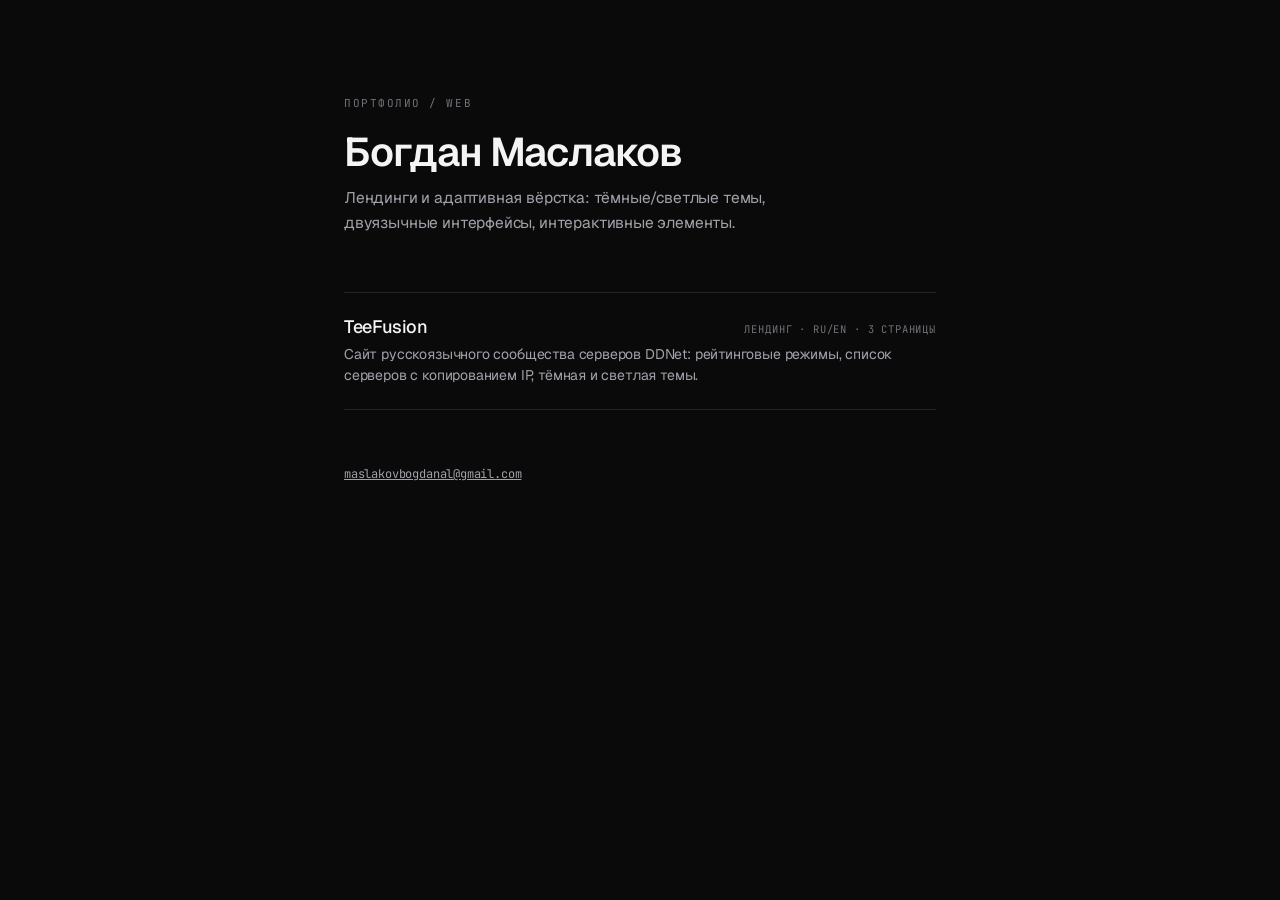
==== index.html @ 9447c4e4 "Portfolio repo: TeeFusion site Co-Authored-By: Claude Fable 5 <noreply@anthropic.com>" ====
<!DOCTYPE html>
<html lang="ru">
  <head>
    <meta charset="UTF-8" />
    <meta name="viewport" content="width=device-width, initial-scale=1.0" />
    <title>Богдан Маслаков — веб-дизайн и вёрстка</title>
    <meta name="description" content="Портфолио: лендинги, адаптивная вёрстка, интерактивные элементы." />
    <link rel="preconnect" href="https://fonts.googleapis.com" />
    <link rel="preconnect" href="https://fonts.gstatic.com" crossorigin />
    <link
      href="https://fonts.googleapis.com/css2?family=Geist:wght@400;500;600&family=JetBrains+Mono:wght@400;500&display=swap"
      rel="stylesheet"
    />
    <style>
      :root {
        --bg: #0a0a0a;
        --text: #f4f4f5;
        --text-2: #a1a1aa;
        --text-3: #71717a;
        --line: rgba(255, 255, 255, 0.1);
      }
      * { box-sizing: border-box; }
      body {
        margin: 0;
        background: var(--bg);
        color: var(--text);
        font-family: 'Geist', 'Inter', system-ui, sans-serif;
        letter-spacing: -0.011em;
        -webkit-font-smoothing: antialiased;
      }
      main {
        max-width: 640px;
        margin: 0 auto;
        padding: 96px 24px 64px;
      }
      .eyebrow {
        font-family: 'JetBrains Mono', monospace;
        font-size: 11px;
        letter-spacing: 0.14em;
        text-transform: uppercase;
        color: var(--text-3);
        margin: 0 0 20px;
      }
      h1 {
        font-size: clamp(28px, 6vw, 40px);
        letter-spacing: -0.03em;
        line-height: 1.1;
        font-weight: 600;
        margin: 0 0 12px;
      }
      .lead {
        color: var(--text-2);
        font-size: 15.5px;
        line-height: 1.6;
        margin: 0 0 56px;
        max-width: 46ch;
      }
      .project {
        display: block;
        padding: 22px 0;
        border-top: 1px solid var(--line);
        text-decoration: none;
        color: inherit;
      }
      .project:last-of-type { border-bottom: 1px solid var(--line); }
      .project h2 {
        font-size: 18px;
        font-weight: 500;
        letter-spacing: -0.02em;
        margin: 0 0 6px;
        display: flex;
        align-items: baseline;
        justify-content: space-between;
        gap: 16px;
      }
      .project h2 .tag {
        font-family: 'JetBrains Mono', monospace;
        font-size: 10.5px;
        letter-spacing: 0.08em;
        text-transform: uppercase;
        color: var(--text-3);
        font-weight: 400;
        white-space: nowrap;
      }
      .project p {
        margin: 0;
        color: var(--text-2);
        font-size: 14px;
        line-height: 1.55;
      }
      .project:hover h2 { text-decoration: underline; text-underline-offset: 4px; }
      .project:focus-visible {
        outline: 2px solid var(--text);
        outline-offset: 4px;
        border-radius: 4px;
      }
      footer {
        margin-top: 56px;
        font-family: 'JetBrains Mono', monospace;
        font-size: 12px;
        color: var(--text-3);
      }
      footer a { color: var(--text-2); }
    </style>
  </head>
  <body>
    <main>
      <p class="eyebrow">портфолио / web</p>
      <h1>Богдан Маслаков</h1>
      <p class="lead">Лендинги и адаптивная вёрстка: тёмные/светлые темы, двуязычные интерфейсы, интерактивные элементы.</p>

      <a class="project" href="./teefusion/">
        <h2>TeeFusion <span class="tag">лендинг · RU/EN · 3 страницы</span></h2>
        <p>Сайт русскоязычного сообщества серверов DDNet: рейтинговые режимы, список серверов с копированием IP, тёмная и светлая темы.</p>
      </a>

      <footer>
        <a href="mailto:maslakovbogdanal@gmail.com">maslakovbogdanal@gmail.com</a>
      </footer>
    </main>
  </body>
</html>
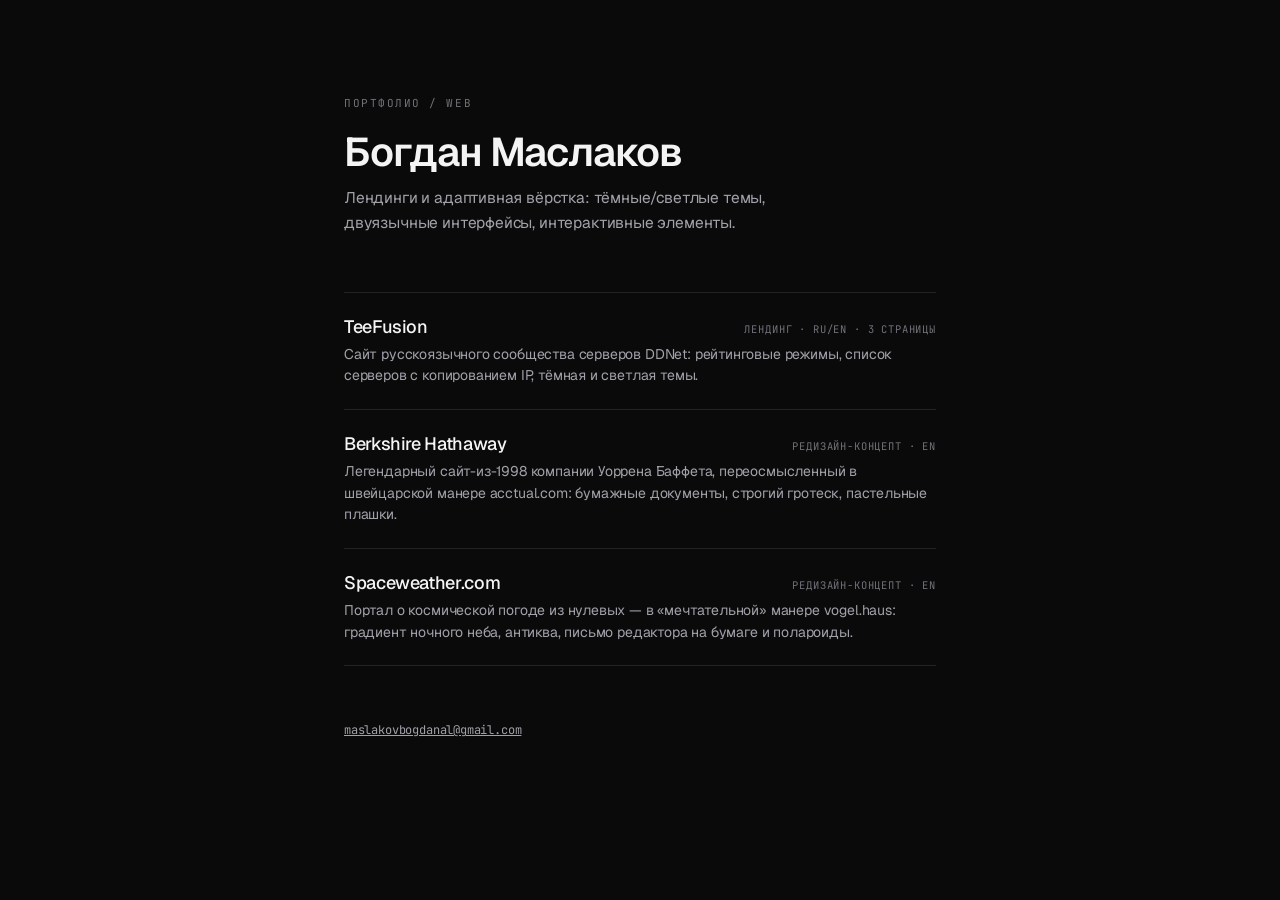
==== commit d20a84ee: "Two redesign concepts: berkshirehathaway.com and spaceweather.com Co-Authored-By: Claude Fable 5 <no" ====
--- a/index.html
+++ b/index.html
@@ -114,6 +114,16 @@
         <p>Сайт русскоязычного сообщества серверов DDNet: рейтинговые режимы, список серверов с копированием IP, тёмная и светлая темы.</p>
       </a>
 
+      <a class="project" href="./berkshire/">
+        <h2>Berkshire Hathaway <span class="tag">редизайн-концепт · EN</span></h2>
+        <p>Легендарный сайт-из-1998 компании Уоррена Баффета, переосмысленный в швейцарской манере acctual.com: бумажные документы, строгий гротеск, пастельные плашки.</p>
+      </a>
+
+      <a class="project" href="./spaceweather/">
+        <h2>Spaceweather.com <span class="tag">редизайн-концепт · EN</span></h2>
+        <p>Портал о космической погоде из нулевых — в «мечтательной» манере vogel.haus: градиент ночного неба, антиква, письмо редактора на бумаге и полароиды.</p>
+      </a>
+
       <footer>
         <a href="mailto:maslakovbogdanal@gmail.com">maslakovbogdanal@gmail.com</a>
       </footer>
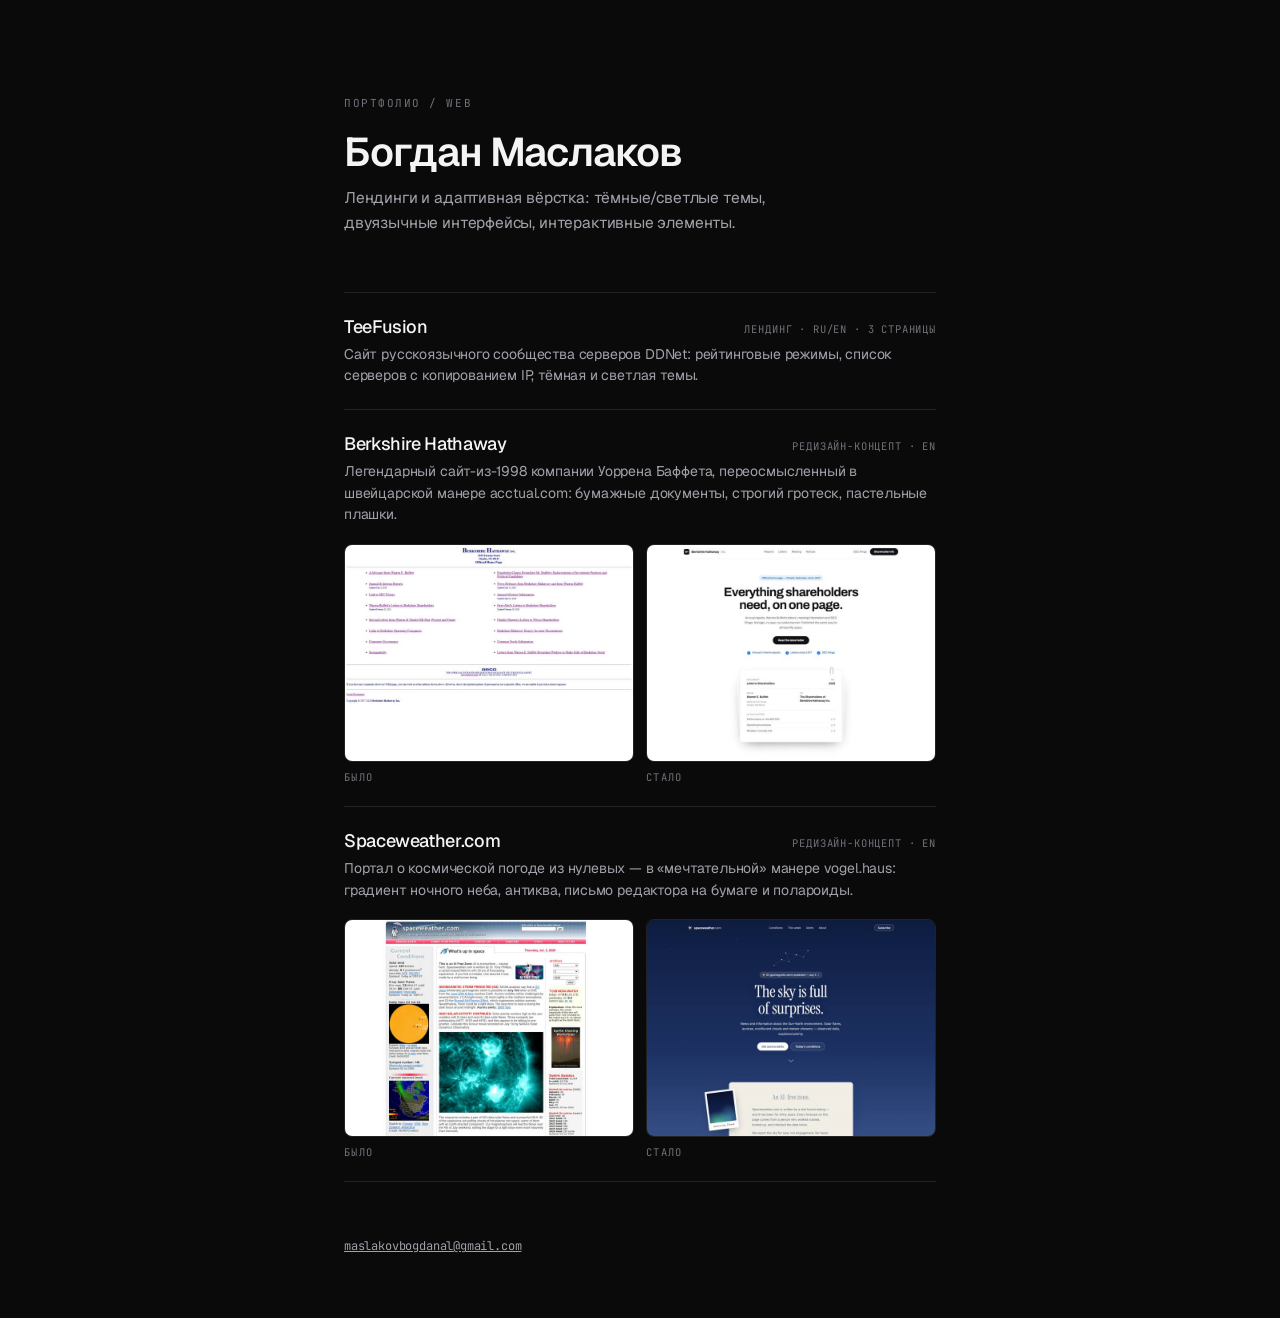
==== commit 0221c47a: "Portfolio index: before/after thumbnails for redesign concepts Co-Authored-By: Claude Fable 5 <norep" ====
--- a/index.html
+++ b/index.html
@@ -94,6 +94,29 @@
         outline-offset: 4px;
         border-radius: 4px;
       }
+      .ba {
+        display: grid;
+        grid-template-columns: 1fr 1fr;
+        gap: 12px;
+        margin-top: 18px;
+      }
+      .ba figure { margin: 0; }
+      .ba img {
+        display: block;
+        width: 100%;
+        height: auto;
+        border-radius: 8px;
+        border: 1px solid var(--line);
+      }
+      .ba figcaption {
+        font-family: 'JetBrains Mono', monospace;
+        font-size: 10.5px;
+        letter-spacing: 0.12em;
+        text-transform: uppercase;
+        color: var(--text-3);
+        margin-top: 8px;
+      }
+      .project:hover .ba img { border-color: rgba(255, 255, 255, 0.25); }
       footer {
         margin-top: 56px;
         font-family: 'JetBrains Mono', monospace;
@@ -117,11 +140,31 @@
       <a class="project" href="./berkshire/">
         <h2>Berkshire Hathaway <span class="tag">редизайн-концепт · EN</span></h2>
         <p>Легендарный сайт-из-1998 компании Уоррена Баффета, переосмысленный в швейцарской манере acctual.com: бумажные документы, строгий гротеск, пастельные плашки.</p>
+        <div class="ba">
+          <figure>
+            <img src="./assets/brk-before.jpg" alt="Оригинал berkshirehathaway.com — список ссылок в Times New Roman" width="720" height="540" />
+            <figcaption>было</figcaption>
+          </figure>
+          <figure>
+            <img src="./assets/brk-after.jpg" alt="Редизайн-концепт в стилистике acctual.com" width="720" height="540" />
+            <figcaption>стало</figcaption>
+          </figure>
+        </div>
       </a>
 
       <a class="project" href="./spaceweather/">
         <h2>Spaceweather.com <span class="tag">редизайн-концепт · EN</span></h2>
         <p>Портал о космической погоде из нулевых — в «мечтательной» манере vogel.haus: градиент ночного неба, антиква, письмо редактора на бумаге и полароиды.</p>
+        <div class="ba">
+          <figure>
+            <img src="./assets/space-before.jpg" alt="Оригинал spaceweather.com — плотный портал нулевых" width="720" height="540" />
+            <figcaption>было</figcaption>
+          </figure>
+          <figure>
+            <img src="./assets/space-after.jpg" alt="Редизайн-концепт в стилистике vogel.haus" width="720" height="540" />
+            <figcaption>стало</figcaption>
+          </figure>
+        </div>
       </a>
 
       <footer>
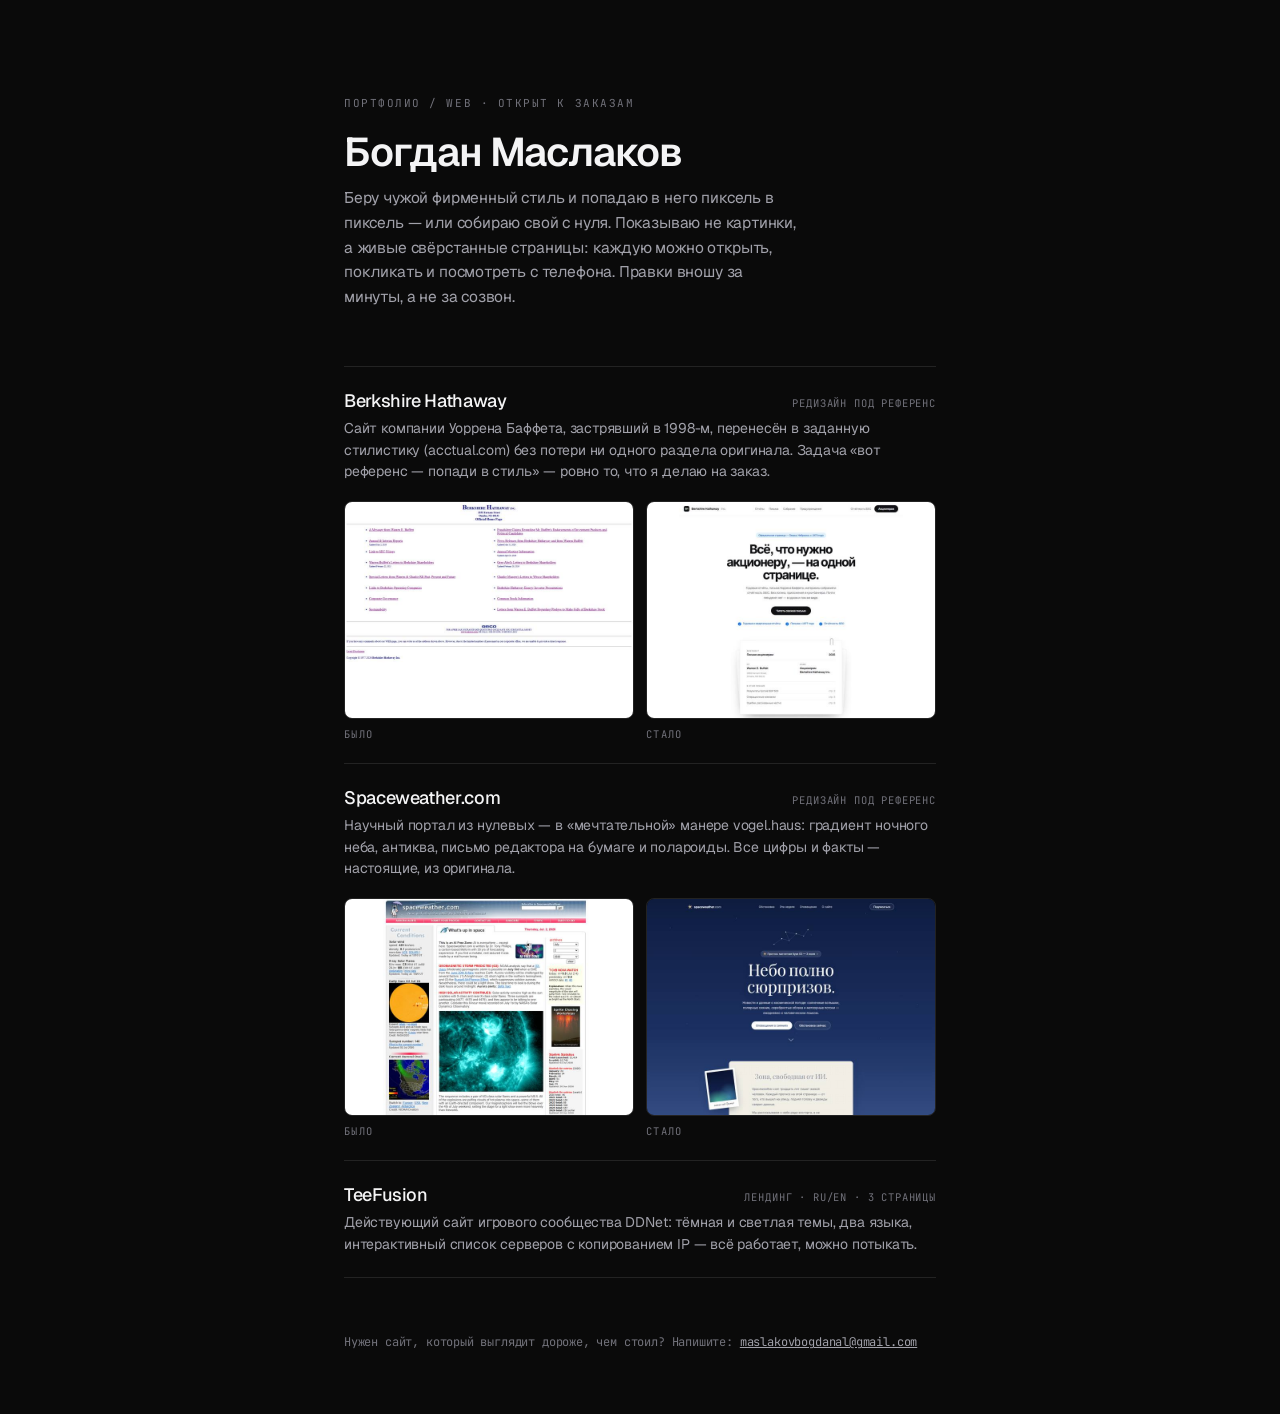
==== commit ea1db53a: "Russian versions of redesign concepts, punchier portfolio copy - berkshire + spaceweather translated" ====
--- a/index.html
+++ b/index.html
@@ -128,18 +128,17 @@
   </head>
   <body>
     <main>
-      <p class="eyebrow">портфолио / web</p>
+      <p class="eyebrow">портфолио / web · открыт к заказам</p>
       <h1>Богдан Маслаков</h1>
-      <p class="lead">Лендинги и адаптивная вёрстка: тёмные/светлые темы, двуязычные интерфейсы, интерактивные элементы.</p>
-
-      <a class="project" href="./teefusion/">
-        <h2>TeeFusion <span class="tag">лендинг · RU/EN · 3 страницы</span></h2>
-        <p>Сайт русскоязычного сообщества серверов DDNet: рейтинговые режимы, список серверов с копированием IP, тёмная и светлая темы.</p>
-      </a>
+      <p class="lead">
+        Беру чужой фирменный стиль и попадаю в него пиксель в пиксель — или собираю свой с нуля.
+        Показываю не картинки, а живые свёрстанные страницы: каждую можно открыть, покликать
+        и посмотреть с телефона. Правки вношу за минуты, а не за созвон.
+      </p>
 
       <a class="project" href="./berkshire/">
-        <h2>Berkshire Hathaway <span class="tag">редизайн-концепт · EN</span></h2>
-        <p>Легендарный сайт-из-1998 компании Уоррена Баффета, переосмысленный в швейцарской манере acctual.com: бумажные документы, строгий гротеск, пастельные плашки.</p>
+        <h2>Berkshire Hathaway <span class="tag">редизайн под референс</span></h2>
+        <p>Сайт компании Уоррена Баффета, застрявший в 1998-м, перенесён в заданную стилистику (acctual.com) без потери ни одного раздела оригинала. Задача «вот референс — попади в стиль» — ровно то, что я делаю на заказ.</p>
         <div class="ba">
           <figure>
             <img src="./assets/brk-before.jpg" alt="Оригинал berkshirehathaway.com — список ссылок в Times New Roman" width="720" height="540" />
@@ -153,8 +152,8 @@
       </a>
 
       <a class="project" href="./spaceweather/">
-        <h2>Spaceweather.com <span class="tag">редизайн-концепт · EN</span></h2>
-        <p>Портал о космической погоде из нулевых — в «мечтательной» манере vogel.haus: градиент ночного неба, антиква, письмо редактора на бумаге и полароиды.</p>
+        <h2>Spaceweather.com <span class="tag">редизайн под референс</span></h2>
+        <p>Научный портал из нулевых — в «мечтательной» манере vogel.haus: градиент ночного неба, антиква, письмо редактора на бумаге и полароиды. Все цифры и факты — настоящие, из оригинала.</p>
         <div class="ba">
           <figure>
             <img src="./assets/space-before.jpg" alt="Оригинал spaceweather.com — плотный портал нулевых" width="720" height="540" />
@@ -167,7 +166,13 @@
         </div>
       </a>
 
+      <a class="project" href="./teefusion/">
+        <h2>TeeFusion <span class="tag">лендинг · RU/EN · 3 страницы</span></h2>
+        <p>Действующий сайт игрового сообщества DDNet: тёмная и светлая темы, два языка, интерактивный список серверов с копированием IP — всё работает, можно потыкать.</p>
+      </a>
+
       <footer>
+        Нужен сайт, который выглядит дороже, чем стоил? Напишите:
         <a href="mailto:maslakovbogdanal@gmail.com">maslakovbogdanal@gmail.com</a>
       </footer>
     </main>
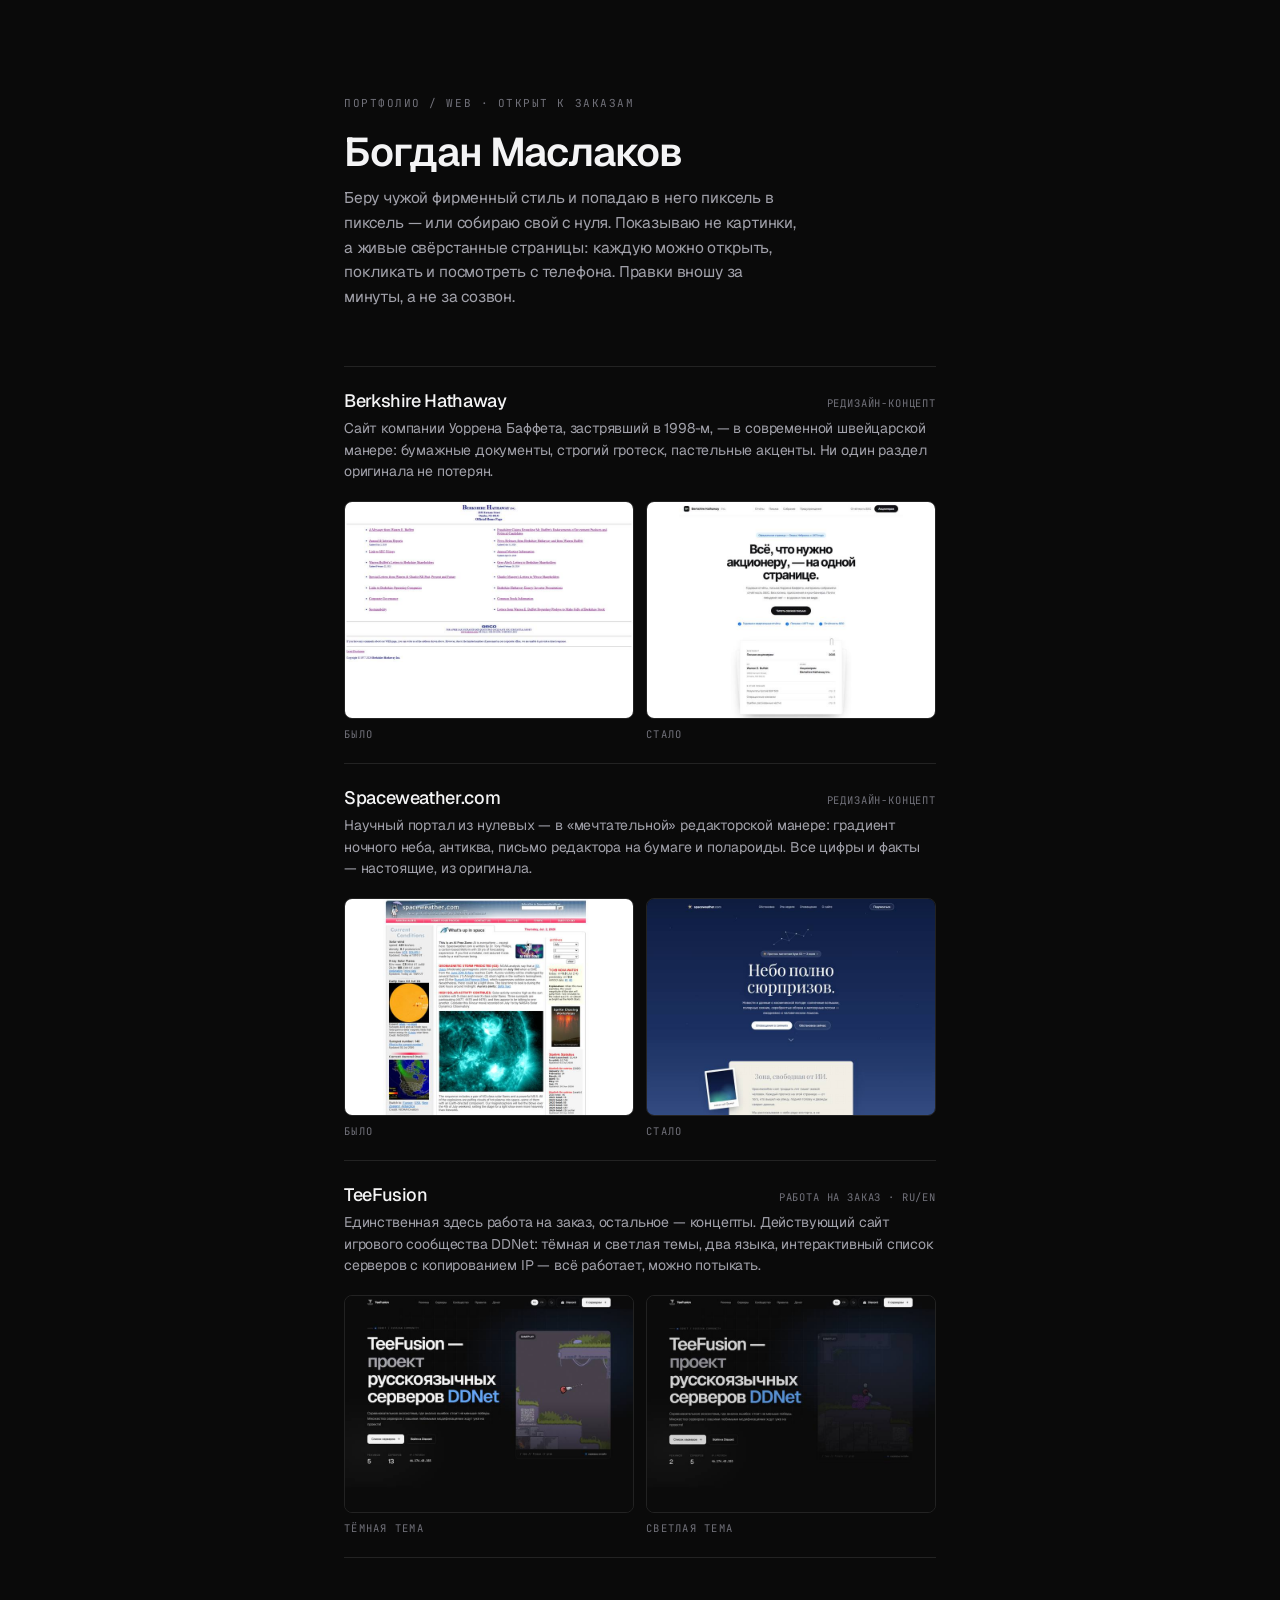
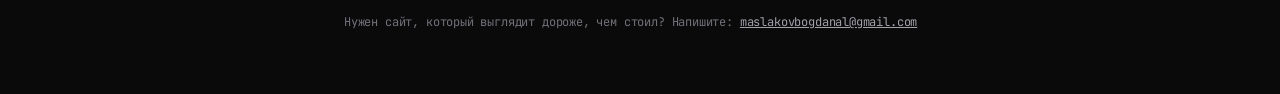
==== commit 2fb7c0a1: "TeeFusion screenshots on the index, copy tweaks Co-Authored-By: Claude Fable 5 <noreply@anthropic.co" ====
--- a/index.html
+++ b/index.html
@@ -137,38 +137,48 @@
       </p>
 
       <a class="project" href="./berkshire/">
-        <h2>Berkshire Hathaway <span class="tag">редизайн под референс</span></h2>
-        <p>Сайт компании Уоррена Баффета, застрявший в 1998-м, перенесён в заданную стилистику (acctual.com) без потери ни одного раздела оригинала. Задача «вот референс — попади в стиль» — ровно то, что я делаю на заказ.</p>
+        <h2>Berkshire Hathaway <span class="tag">редизайн-концепт</span></h2>
+        <p>Сайт компании Уоррена Баффета, застрявший в 1998-м, — в современной швейцарской манере: бумажные документы, строгий гротеск, пастельные акценты. Ни один раздел оригинала не потерян.</p>
         <div class="ba">
           <figure>
             <img src="./assets/brk-before.jpg" alt="Оригинал berkshirehathaway.com — список ссылок в Times New Roman" width="720" height="540" />
             <figcaption>было</figcaption>
           </figure>
           <figure>
-            <img src="./assets/brk-after.jpg" alt="Редизайн-концепт в стилистике acctual.com" width="720" height="540" />
+            <img src="./assets/brk-after.jpg" alt="Редизайн-концепт Berkshire Hathaway" width="720" height="540" />
             <figcaption>стало</figcaption>
           </figure>
         </div>
       </a>
 
       <a class="project" href="./spaceweather/">
-        <h2>Spaceweather.com <span class="tag">редизайн под референс</span></h2>
-        <p>Научный портал из нулевых — в «мечтательной» манере vogel.haus: градиент ночного неба, антиква, письмо редактора на бумаге и полароиды. Все цифры и факты — настоящие, из оригинала.</p>
+        <h2>Spaceweather.com <span class="tag">редизайн-концепт</span></h2>
+        <p>Научный портал из нулевых — в «мечтательной» редакторской манере: градиент ночного неба, антиква, письмо редактора на бумаге и полароиды. Все цифры и факты — настоящие, из оригинала.</p>
         <div class="ba">
           <figure>
             <img src="./assets/space-before.jpg" alt="Оригинал spaceweather.com — плотный портал нулевых" width="720" height="540" />
             <figcaption>было</figcaption>
           </figure>
           <figure>
-            <img src="./assets/space-after.jpg" alt="Редизайн-концепт в стилистике vogel.haus" width="720" height="540" />
+            <img src="./assets/space-after.jpg" alt="Редизайн-концепт Spaceweather.com" width="720" height="540" />
             <figcaption>стало</figcaption>
           </figure>
         </div>
       </a>
 
       <a class="project" href="./teefusion/">
-        <h2>TeeFusion <span class="tag">лендинг · RU/EN · 3 страницы</span></h2>
-        <p>Действующий сайт игрового сообщества DDNet: тёмная и светлая темы, два языка, интерактивный список серверов с копированием IP — всё работает, можно потыкать.</p>
+        <h2>TeeFusion <span class="tag">работа на заказ · RU/EN</span></h2>
+        <p>Единственная здесь работа на заказ, остальное — концепты. Действующий сайт игрового сообщества DDNet: тёмная и светлая темы, два языка, интерактивный список серверов с копированием IP — всё работает, можно потыкать.</p>
+        <div class="ba">
+          <figure>
+            <img src="./assets/tf-dark.jpg" alt="TeeFusion — тёмная тема" width="720" height="540" />
+            <figcaption>тёмная тема</figcaption>
+          </figure>
+          <figure>
+            <img src="./assets/tf-light.jpg" alt="TeeFusion — светлая тема" width="720" height="540" />
+            <figcaption>светлая тема</figcaption>
+          </figure>
+        </div>
       </a>
 
       <footer>
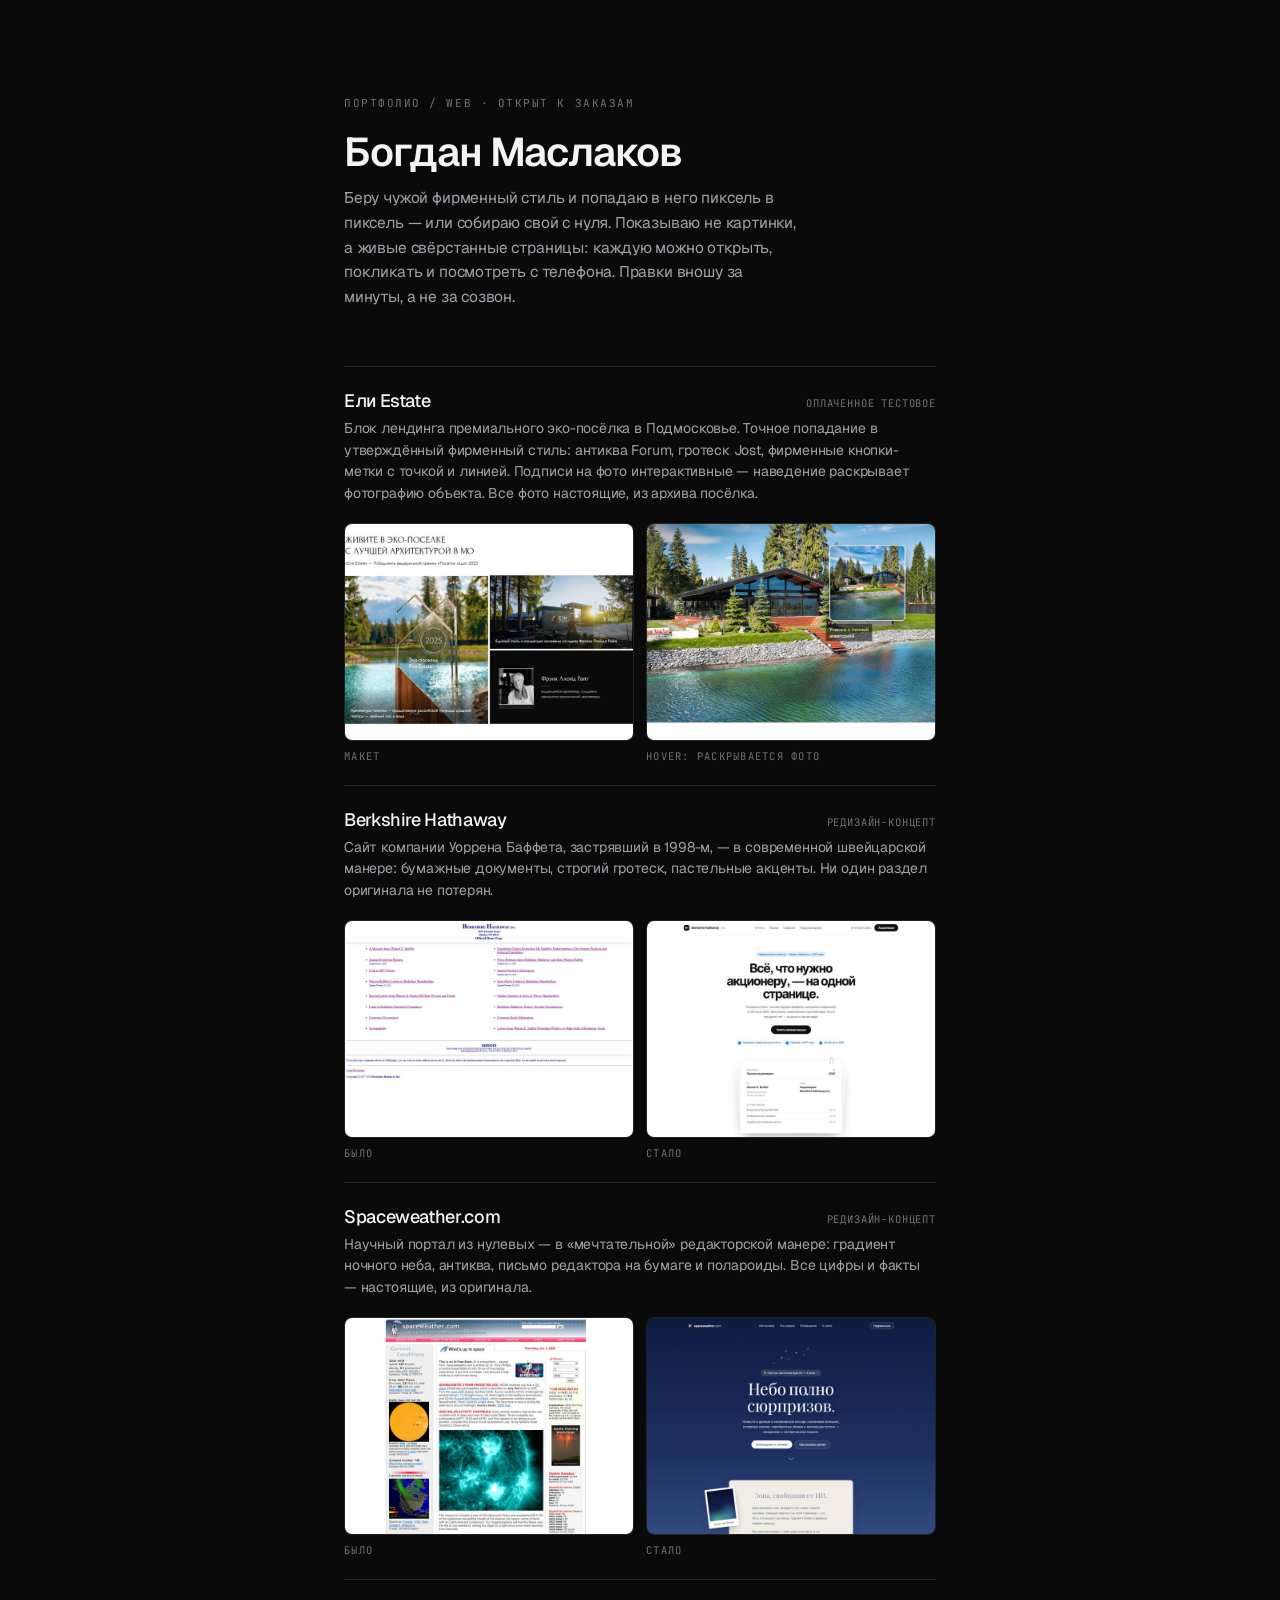
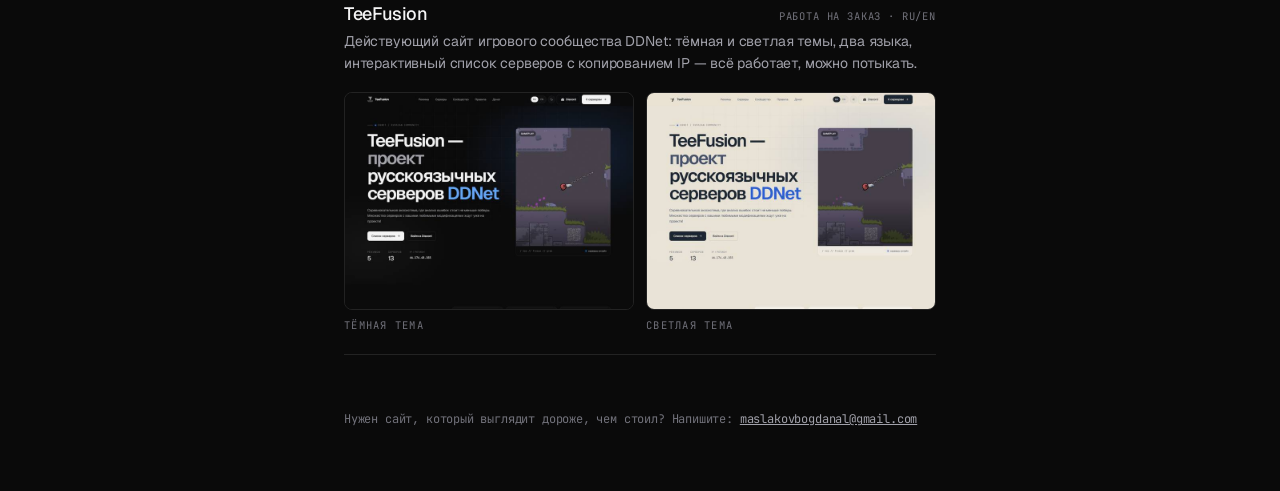
==== commit 0b02cb92: "Add Eli Estate case (paid test task) as first project card Co-Authored-By: Claude Fable 5 <noreply@a" ====
--- a/index.html
+++ b/index.html
@@ -136,6 +136,21 @@
         и посмотреть с телефона. Правки вношу за минуты, а не за созвон.
       </p>
 
+      <a class="project" href="https://maslakovbogdan.github.io/eli-demo/">
+        <h2>Ели Estate <span class="tag">оплаченное тестовое</span></h2>
+        <p>Блок лендинга премиального эко-посёлка в Подмосковье. Точное попадание в утверждённый фирменный стиль: антиква Forum, гротеск Jost, фирменные кнопки-метки с точкой и линией. Подписи на фото интерактивные — наведение раскрывает фотографию объекта. Все фото настоящие, из архива посёлка.</p>
+        <div class="ba">
+          <figure>
+            <img src="./assets/eli-main.jpg" alt="Ели Estate — верх макета: заголовок, коллаж с наградой и карточка Фрэнка Ллойда Райта" width="720" height="540" />
+            <figcaption>макет</figcaption>
+          </figure>
+          <figure>
+            <img src="./assets/eli-hover.jpg" alt="Ели Estate — интерактивная метка: по наведению раскрывается фото участка с акваторией" width="720" height="540" />
+            <figcaption>hover: раскрывается фото</figcaption>
+          </figure>
+        </div>
+      </a>
+
       <a class="project" href="./berkshire/">
         <h2>Berkshire Hathaway <span class="tag">редизайн-концепт</span></h2>
         <p>Сайт компании Уоррена Баффета, застрявший в 1998-м, — в современной швейцарской манере: бумажные документы, строгий гротеск, пастельные акценты. Ни один раздел оригинала не потерян.</p>
@@ -168,7 +183,7 @@
 
       <a class="project" href="./teefusion/">
         <h2>TeeFusion <span class="tag">работа на заказ · RU/EN</span></h2>
-        <p>Единственная здесь работа на заказ, остальное — концепты. Действующий сайт игрового сообщества DDNet: тёмная и светлая темы, два языка, интерактивный список серверов с копированием IP — всё работает, можно потыкать.</p>
+        <p>Действующий сайт игрового сообщества DDNet: тёмная и светлая темы, два языка, интерактивный список серверов с копированием IP — всё работает, можно потыкать.</p>
         <div class="ba">
           <figure>
             <img src="./assets/tf-dark.jpg" alt="TeeFusion — тёмная тема" width="720" height="540" />
